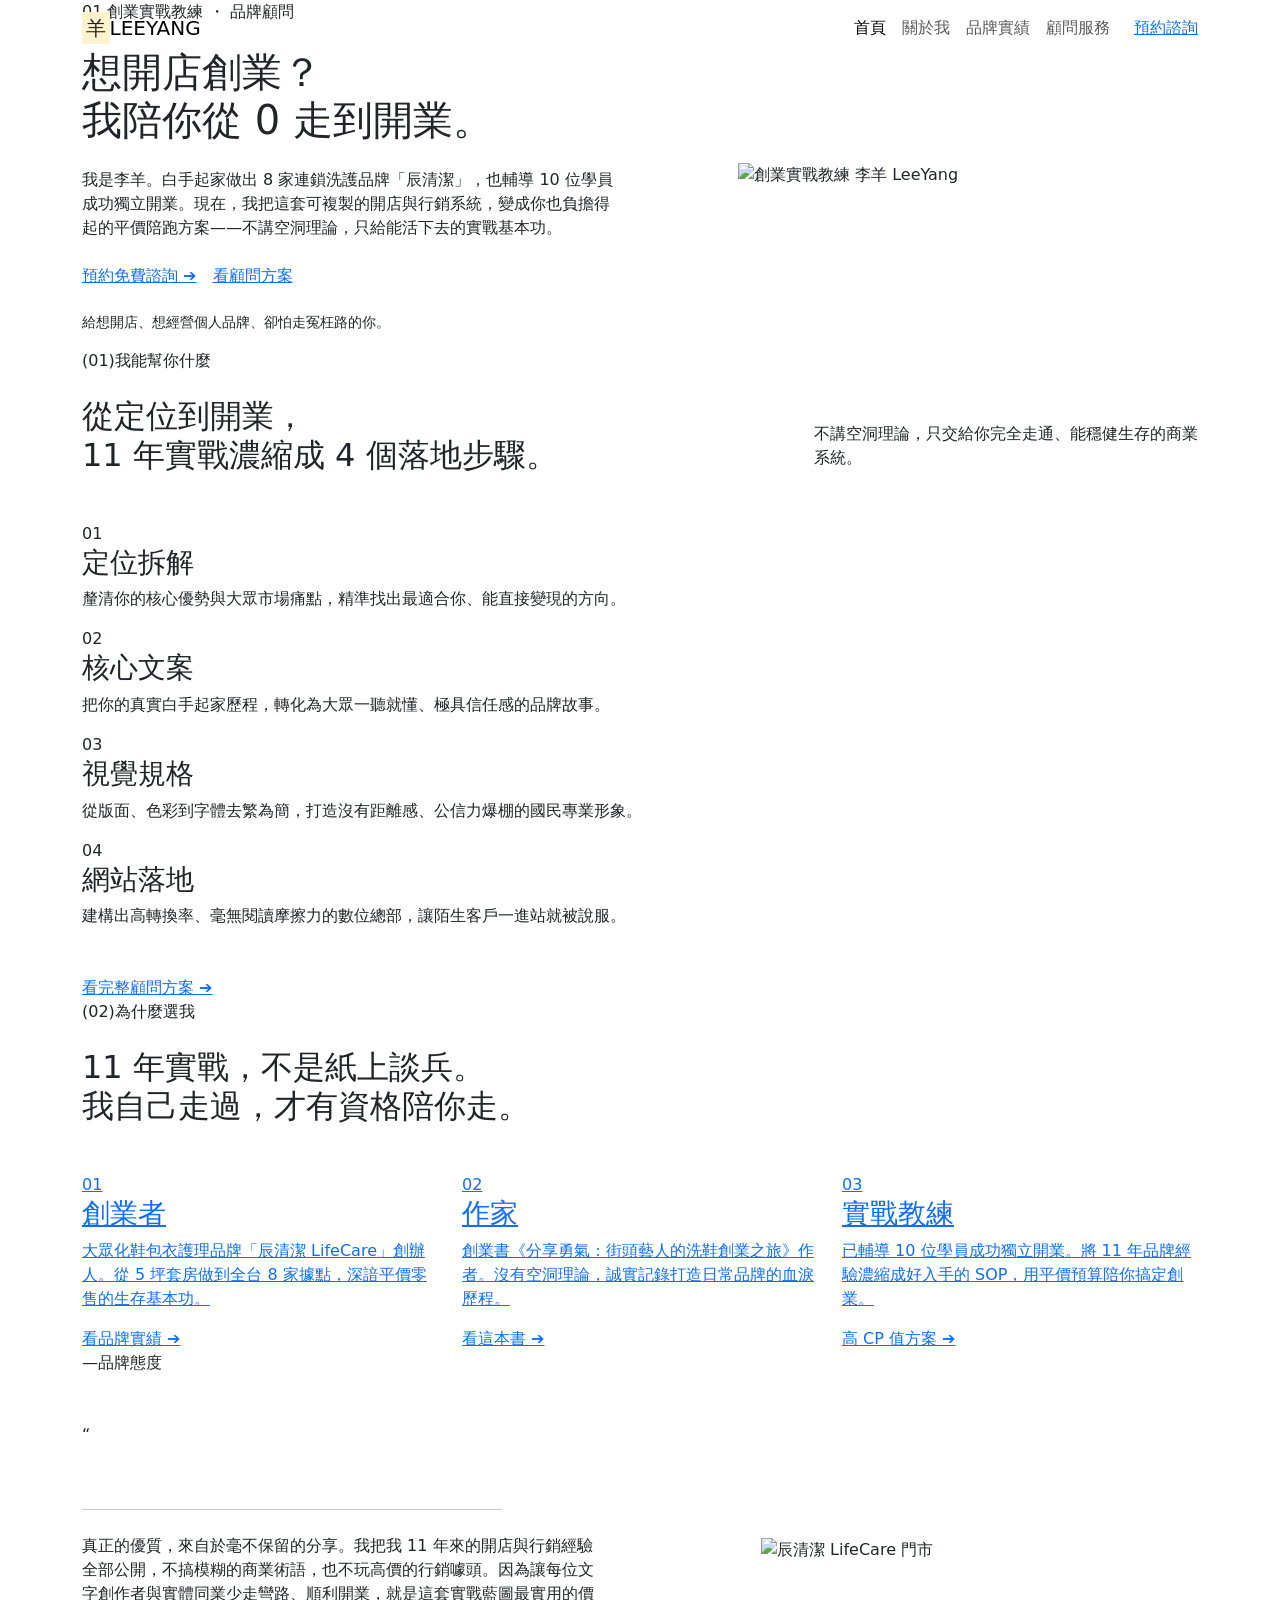
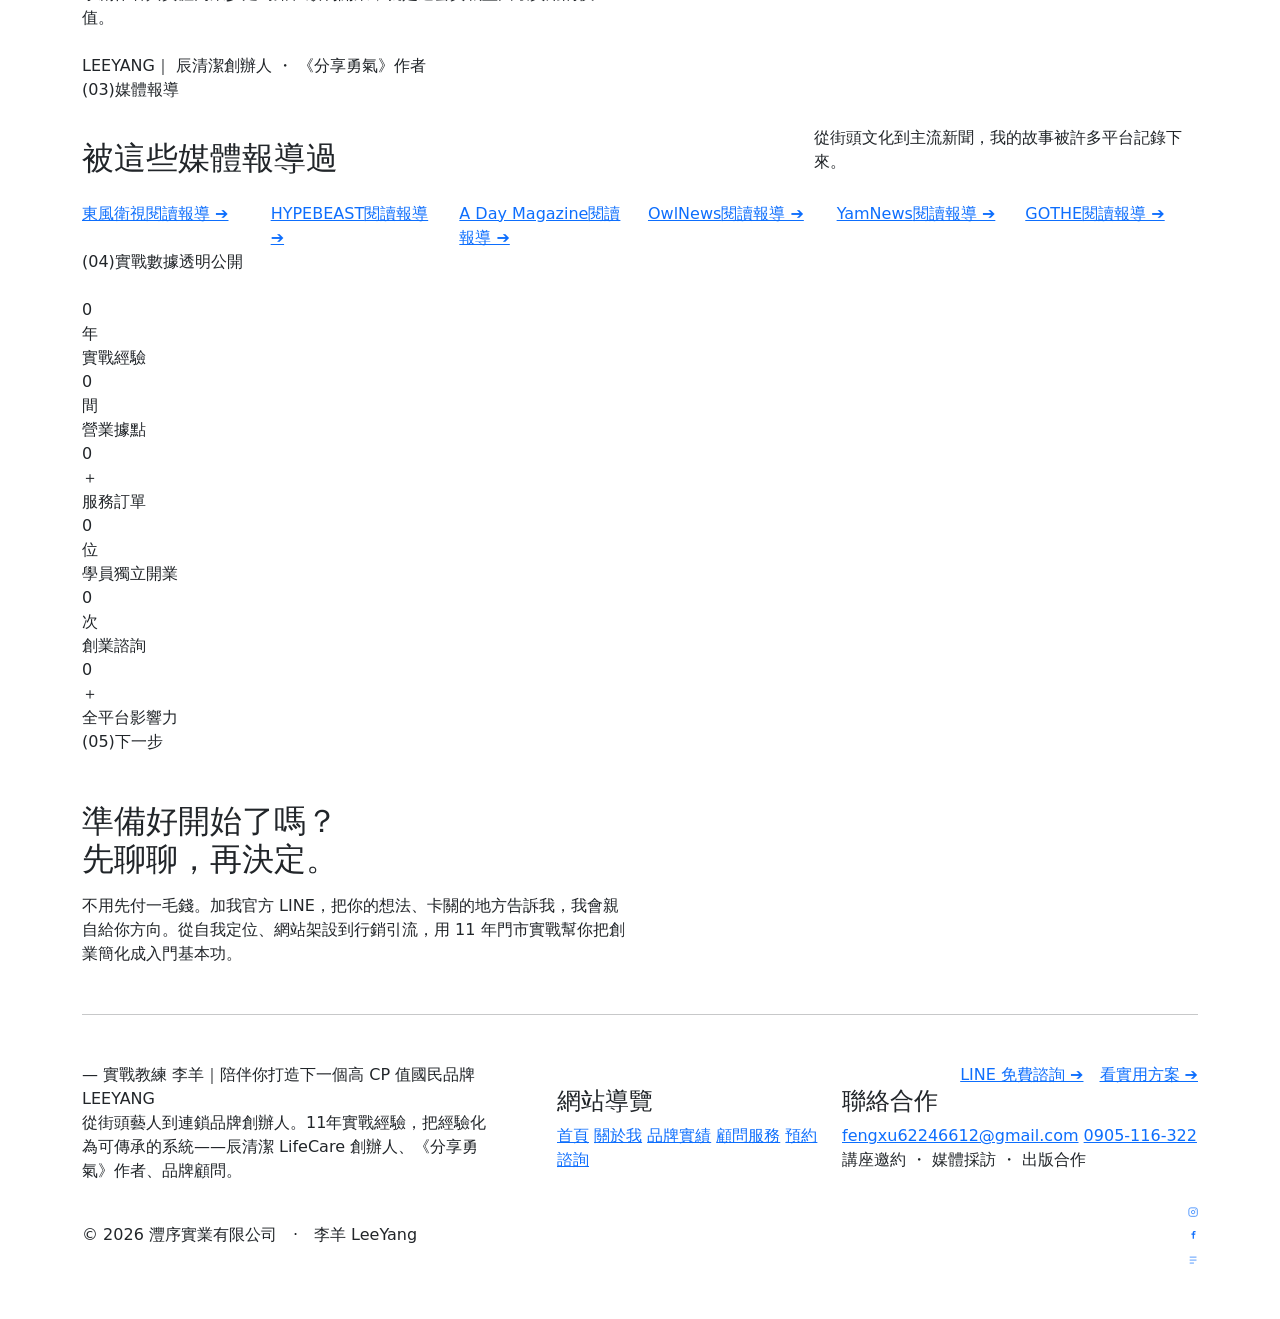
==== index.html @ 8c17b68a "create file" ====
<!DOCTYPE html>
<html lang="zh-Hant">
<head>
<meta charset="UTF-8">
<meta name="viewport" content="width=device-width, initial-scale=1.0">
<title>李羊 LeeYang｜創業實戰教練・品牌顧問｜陪你從 0 到開業</title>
<meta name="description" content="想開店創業？11 年連鎖品牌實戰教練李羊，把開店與行銷系統化成可複製的平價陪跑方案，從定位、文案、視覺到網站，陪你從 0 到順利開業。">
<link rel="preconnect" href="https://fonts.googleapis.com">
<link rel="preconnect" href="https://fonts.gstatic.com" crossorigin>
<link href="https://fonts.googleapis.com/css2?family=Cormorant+Garamond:ital,wght@0,500;0,600;1,500;1,600&family=Noto+Sans+TC:wght@300;400;500;700;900&family=Noto+Serif+TC:wght@600;700&display=swap" rel="stylesheet">
<link href="https://cdn.jsdelivr.net/npm/bootstrap@5.3.3/dist/css/bootstrap.min.css" rel="stylesheet">
<link rel="icon" type="image/svg+xml" href="assets/img/favicon.svg">
<link rel="icon" type="image/png" sizes="32x32" href="assets/img/favicon-32.png">
<link rel="icon" type="image/png" sizes="16x16" href="assets/img/favicon-16.png">
<link rel="apple-touch-icon" sizes="180x180" href="assets/img/apple-touch-icon.png">
<link rel="stylesheet" href="assets/css/styles.css">
</head>
<body>

<!-- NAVBAR -->
<nav class="navbar navbar-expand-lg fixed-top lx-nav" id="mainNav">
  <div class="container">
    <a class="navbar-brand lx-logo" href="index.html"><span class="mark">羊</span><span class="en">LEEYANG</span></a>
    <button class="navbar-toggler lx-toggler" type="button" aria-controls="navItems" aria-expanded="false" aria-label="開啟選單"><span></span><span></span><span></span></button>
    <div class="collapse navbar-collapse justify-content-end" id="navItems">
      <ul class="navbar-nav align-items-lg-center">
        <li class="nav-item"><a class="nav-link active" href="index.html">首頁</a></li>
        <li class="nav-item"><a class="nav-link" href="about.html">關於我</a></li>
        <li class="nav-item"><a class="nav-link" href="brand.html">品牌實績</a></li>
        <li class="nav-item"><a class="nav-link" href="work.html">顧問服務</a></li>
        <li class="nav-item ms-lg-3 mt-3 mt-lg-0"><a class="lx-btn lx-btn-ink" href="work.html#contact">預約諮詢</a></li>
      </ul>
    </div>
  </div>
</nav>

<!-- HERO：開門見山講顧問服務 -->
<header class="lx-hero">
  <div class="container">
    <div class="row align-items-center g-5">
      <div class="col-lg-6 order-lg-1 order-2 lx-watermark">
        <span class="wm">01</span>
        <span class="lx-eyebrow line lx-reveal">創業實戰教練 ・ 品牌顧問</span>
        <h1 class="lx-h1 mt-4 lx-reveal lx-d1">想開店創業？<br>我陪你從 0 走到開業。</h1>
        <p class="lx-lead mt-4 mb-4 lx-reveal lx-d2" style="max-width:34em">我是李羊。白手起家做出 8 家連鎖洗護品牌「辰清潔」，也輔導 10 位學員成功獨立開業。現在，我把這套可複製的開店與行銷系統，變成你也負擔得起的平價陪跑方案——不講空洞理論，只給能活下去的實戰基本功。</p>
        <div class="d-flex flex-wrap gap-3 lx-reveal lx-d3">
          <a href="https://lin.ee/Zq9w1Ao" target="_blank" rel="noopener noreferrer" class="lx-btn lx-btn-ink">預約免費諮詢 <span class="arr">➔</span></a>
          <a href="work.html#consulting" class="lx-btn lx-btn-outline-ink">看顧問方案</a>
        </div>
        <p class="lx-subnote mt-4 lx-reveal lx-d3" style="font-size:.88rem">給想開店、想經營個人品牌、卻怕走冤枉路的你。</p>
      </div>
      <div class="col-lg-6 order-lg-2 order-1">
        <div class="lx-frame lx-reveal lx-d1" style="max-width:460px;margin-left:auto">
          <div class="lx-img color ratio-45" style="box-shadow:0 40px 80px -40px rgba(0,0,0,.5)">
            <img src="assets/img/portrait.jpg" alt="創業實戰教練 李羊 LeeYang">
          </div>
        </div>
      </div>
    </div>
  </div>
</header>

<!-- (01) 我能幫你什麼：顧問四步驟 -->
<section class="lx-section">
  <div class="container">
    <div class="lx-seclabel mb-4 lx-reveal"><span class="idx">(01)</span><span>我能幫你什麼</span><span class="ln"></span></div>
    <div class="d-flex flex-wrap align-items-end justify-content-between mb-5 lx-reveal" style="gap:16px">
      <h2 class="lx-h2 mb-0" style="max-width:16em">從定位到開業，<br>11 年實戰濃縮成 4 個落地步驟。</h2>
      <p class="lx-muted mb-1" style="max-width:24em">不講空洞理論，只交給你完全走通、能穩健生存的商業系統。</p>
    </div>
    <div class="lx-stepgrid lx-reveal lx-d1">
      <div class="st"><div class="no">01</div><h3 class="lx-h3">定位拆解</h3><p>釐清你的核心優勢與大眾市場痛點，精準找出最適合你、能直接變現的方向。</p></div>
      <div class="st"><div class="no">02</div><h3 class="lx-h3">核心文案</h3><p>把你的真實白手起家歷程，轉化為大眾一聽就懂、極具信任感的品牌故事。</p></div>
      <div class="st"><div class="no">03</div><h3 class="lx-h3">視覺規格</h3><p>從版面、色彩到字體去繁為簡，打造沒有距離感、公信力爆棚的國民專業形象。</p></div>
      <div class="st"><div class="no">04</div><h3 class="lx-h3">網站落地</h3><p>建構出高轉換率、毫無閱讀摩擦力的數位總部，讓陌生客戶一進站就被說服。</p></div>
    </div>
    <div class="mt-5 lx-reveal lx-d2"><a href="work.html#consulting" class="lx-link">看完整顧問方案 ➔</a></div>
  </div>
</section>

<!-- (02) 為什麼是我：三個身分背書 -->
<section class="lx-section-sm">
  <div class="container">
    <div class="lx-seclabel mb-4 lx-reveal"><span class="idx">(02)</span><span>為什麼選我</span><span class="ln"></span></div>
    <div class="mb-5 lx-reveal"><h2 class="lx-h2" style="max-width:18em">11 年實戰，不是紙上談兵。<br>我自己走過，才有資格陪你走。</h2></div>
    <div class="row g-4">
      <div class="col-md-4 lx-reveal">
        <a href="brand.html" class="lx-card">
          <span class="idx">01</span><h3 class="lx-h3">創業者</h3>
          <p>大眾化鞋包衣護理品牌「辰清潔 LifeCare」創辦人。從 5 坪套房做到全台 8 家據點，深諳平價零售的生存基本功。</p>
          <span class="lx-link mt-4">看品牌實績 ➔</span>
        </a>
      </div>
      <div class="col-md-4 lx-reveal lx-d1">
        <a href="work.html#book" class="lx-card">
          <span class="idx">02</span><h3 class="lx-h3">作家</h3>
          <p>創業書《分享勇氣：街頭藝人的洗鞋創業之旅》作者。沒有空洞理論，誠實記錄打造日常品牌的血淚歷程。</p>
          <span class="lx-link mt-4">看這本書 ➔</span>
        </a>
      </div>
      <div class="col-md-4 lx-reveal lx-d2">
        <a href="work.html#consulting" class="lx-card">
          <span class="idx">03</span><h3 class="lx-h3">實戰教練</h3>
          <p>已輔導 10 位學員成功獨立開業。將 11 年品牌經驗濃縮成好入手的 SOP，用平價預算陪你搞定創業。</p>
          <span class="lx-link mt-4">高 CP 值方案 ➔</span>
        </a>
      </div>
    </div>
  </div>
</section>

<!-- 品牌態度 -->
<section class="lx-section lx-dark">
  <div class="container">
    <div class="lx-seclabel mb-5 lx-reveal"><span class="idx">—</span><span>品牌態度</span><span class="ln"></span></div>
    <div class="row g-5 align-items-center">
      <div class="col-lg-7 lx-reveal">
        <div class="lx-quote-mark">&ldquo;</div>
        <p class="lx-pullquote" style="color:#fff;margin-top:-10px">比起擔心技術外傳，<br>我更怕經驗失傳。</p>
        <hr class="lx-rule my-4" style="max-width:420px">
        <p style="max-width:32em">真正的優質，來自於毫不保留的分享。我把我 11 年來的開店與行銷經驗全部公開，不搞模糊的商業術語，也不玩高價的行銷噱頭。因為讓每位文字創作者與實體同業少走彎路、順利開業，就是這套實戰藍圖最實用的價值。</p>
        <div class="lx-sig mt-4"><span class="en">LEEYANG</span><span>｜ 辰清潔創辦人 ・ 《分享勇氣》作者</span></div>
      </div>
      <div class="col-lg-5 lx-reveal lx-d1">
        <div class="lx-frame">
          <div class="lx-img color ratio-43"><img src="assets/img/store.jpg" alt="辰清潔 LifeCare 門市"></div>
        </div>
      </div>
    </div>
  </div>
</section>

<!-- (03) 媒體報導 -->
<section class="lx-section-sm" style="background:var(--soft)">
  <div class="container">
    <div class="lx-seclabel mb-4 lx-reveal"><span class="idx">(03)</span><span>媒體報導</span><span class="ln"></span></div>
    <div class="d-flex flex-wrap align-items-end justify-content-between mb-4 lx-reveal" style="gap:16px">
      <h2 class="lx-h2 mb-0">被這些媒體報導過</h2>
      <p class="lx-muted mb-1" style="max-width:24em">從街頭文化到主流新聞，我的故事被許多平台記錄下來。</p>
    </div>
    <div class="row g-3">
      <div class="col-6 col-md-4 col-lg-2 lx-reveal"><a class="lx-media-card" href="https://youtu.be/0NckUNYzm00?si=Zcrkz_439quRTvOz" target="_blank" rel="noopener noreferrer"><span class="outlet ch">東風衛視</span><span class="go">閱讀報導 ➔</span></a></div>
      <div class="col-6 col-md-4 col-lg-2 lx-reveal lx-d1"><a class="lx-media-card" href="https://hypebeast.com/zh/2024/6/chen-clean-info" target="_blank" rel="noopener noreferrer"><span class="outlet">HYPEBEAST</span><span class="go">閱讀報導 ➔</span></a></div>
      <div class="col-6 col-md-4 col-lg-2 lx-reveal lx-d2"><a class="lx-media-card" href="https://www.adaymag.com/2023/03/02/chenclean.html" target="_blank" rel="noopener noreferrer"><span class="outlet">A Day Magazine</span><span class="go">閱讀報導 ➔</span></a></div>
      <div class="col-6 col-md-4 col-lg-2 lx-reveal"><a class="lx-media-card" href="https://news.owlting.com/articles/272433" target="_blank" rel="noopener noreferrer"><span class="outlet">OwlNews</span><span class="go">閱讀報導 ➔</span></a></div>
      <div class="col-6 col-md-4 col-lg-2 lx-reveal lx-d1"><a class="lx-media-card" href="https://n.yam.com/Article/20230204925197" target="_blank" rel="noopener noreferrer"><span class="outlet">YamNews</span><span class="go">閱讀報導 ➔</span></a></div>
      <div class="col-6 col-md-4 col-lg-2 lx-reveal lx-d2"><a class="lx-media-card" href="https://gothe.tw/?p=37642" target="_blank" rel="noopener noreferrer"><span class="outlet">GOTHE</span><span class="go">閱讀報導 ➔</span></a></div>
    </div>
  </div>
</section>

<!-- (04) 實戰數據 -->
<section class="lx-section-sm">
  <div class="container">
    <div class="lx-seclabel mb-4 lx-reveal"><span class="idx">(04)</span><span>實戰數據透明公開</span><span class="ln"></span></div>
    <div class="lx-statgrid cols6 lx-reveal">
      <div class="cell lx-stat"><div class="n" data-to="11">0</div><div class="u">年</div><div class="l">實戰經驗</div></div>
      <div class="cell lx-stat"><div class="n" data-to="8">0</div><div class="u">間</div><div class="l">營業據點</div></div>
      <div class="cell lx-stat"><div class="n" data-to="14000" data-suffix="+">0</div><div class="u">＋</div><div class="l">服務訂單</div></div>
      <div class="cell lx-stat"><div class="n" data-to="10">0</div><div class="u">位</div><div class="l">學員獨立開業</div></div>
      <div class="cell lx-stat"><div class="n" data-to="97">0</div><div class="u">次</div><div class="l">創業諮詢</div></div>
      <div class="cell lx-stat"><div class="n" data-to="48000" data-suffix="+">0</div><div class="u">＋</div><div class="l">全平台影響力</div></div>
    </div>
  </div>
</section>

<!-- (05) 下一步 CTA -->
<section class="lx-section lx-dark">
  <div class="container">
    <div class="lx-seclabel mb-5 lx-reveal"><span class="idx">(05)</span><span>下一步</span><span class="ln"></span></div>
    <div class="lx-reveal">
      <h2 class="lx-h2">準備好開始了嗎？<br>先聊聊，再決定。</h2>
      <p class="mt-3" style="max-width:34em">不用先付一毛錢。加我官方 LINE，把你的想法、卡關的地方告訴我，我會親自給你方向。從自我定位、網站架設到行銷引流，用 11 年門市實戰幫你把創業簡化成入門基本功。</p>
    </div>
    <hr class="lx-rule my-5 lx-reveal">
    <div class="d-flex flex-wrap justify-content-between align-items-center lx-reveal lx-d1" style="gap:22px">
      <span class="lx-subnote">— 實戰教練 李羊｜陪伴你打造下一個高 CP 值國民品牌</span>
      <div class="d-flex flex-wrap gap-3">
        <a href="https://lin.ee/Zq9w1Ao" target="_blank" rel="noopener noreferrer" class="lx-btn lx-btn-paper">LINE 免費諮詢 ➔</a>
        <a href="work.html#consulting" class="lx-btn lx-btn-outline-paper">看實用方案 ➔</a>
      </div>
    </div>
  </div>
</section>

<!-- FOOTER -->
<footer class="lx-footer">
  <div class="container">
    <div class="row g-4">
      <div class="col-lg-5 fbrand">
        <div class="en">LEEYANG</div>
        <p style="max-width:26em">從街頭藝人到連鎖品牌創辦人。11年實戰經驗，把經驗化為可傳承的系統——辰清潔 LifeCare 創辦人、《分享勇氣》作者、品牌顧問。</p>
      </div>
      <div class="col-6 col-lg-3 fcol">
        <h4>網站導覽</h4>
        <a href="index.html">首頁</a>
        <a href="about.html">關於我</a>
        <a href="brand.html">品牌實績</a>
        <a href="work.html">顧問服務</a>
        <a href="work.html#contact">預約諮詢</a>
      </div>
      <div class="col-6 col-lg-4 fcol">
        <h4>聯絡合作</h4>
        <a href="mailto:fengxu62246612@gmail.com">fengxu62246612@gmail.com</a>
        <a href="tel:+886905116322">0905-116-322</a>
        <span>講座邀約 ・ 媒體採訪 ・ 出版合作</span>
      </div>
    </div>
    <div class="fbottom d-flex flex-wrap justify-content-between align-items-center" style="gap:14px">
      <span>© 2026 灃序實業有限公司　·　李羊 LeeYang</span>
      <div class="lx-social">
        <a href="https://www.instagram.com/chenclean2015/?hl=zh-tw" target="_blank" rel="noopener noreferrer" aria-label="Instagram"><svg viewBox="0 0 24 24" fill="none" stroke="currentColor" stroke-width="1.6"><rect x="2" y="2" width="20" height="20" rx="5"/><circle cx="12" cy="12" r="4"/><circle cx="17.5" cy="6.5" r="1" fill="currentColor" stroke="none"/></svg></a>
        <a href="https://www.facebook.com/www.chenclean.com.tw" target="_blank" rel="noopener noreferrer" aria-label="Facebook"><svg viewBox="0 0 24 24" fill="currentColor"><path d="M14 9h3l.5-3H14V4.5c0-.9.3-1.5 1.6-1.5H18V.3C17.5.2 16.4 0 15.2 0 12.5 0 11 1.6 11 4.3V6H8v3h3v9h3V9z"/></svg></a>
        <a href="https://vocus.cc/salon/bestdayeverleeec" target="_blank" rel="noopener noreferrer" aria-label="Vocus 沙龍"><svg viewBox="0 0 24 24" fill="none" stroke="currentColor" stroke-width="1.6"><path d="M4 5h16M4 12h16M4 19h10"/></svg></a>
      </div>
    </div>
  </div>
</footer>

<script src="assets/js/site.js"></script>
</body>
</html>
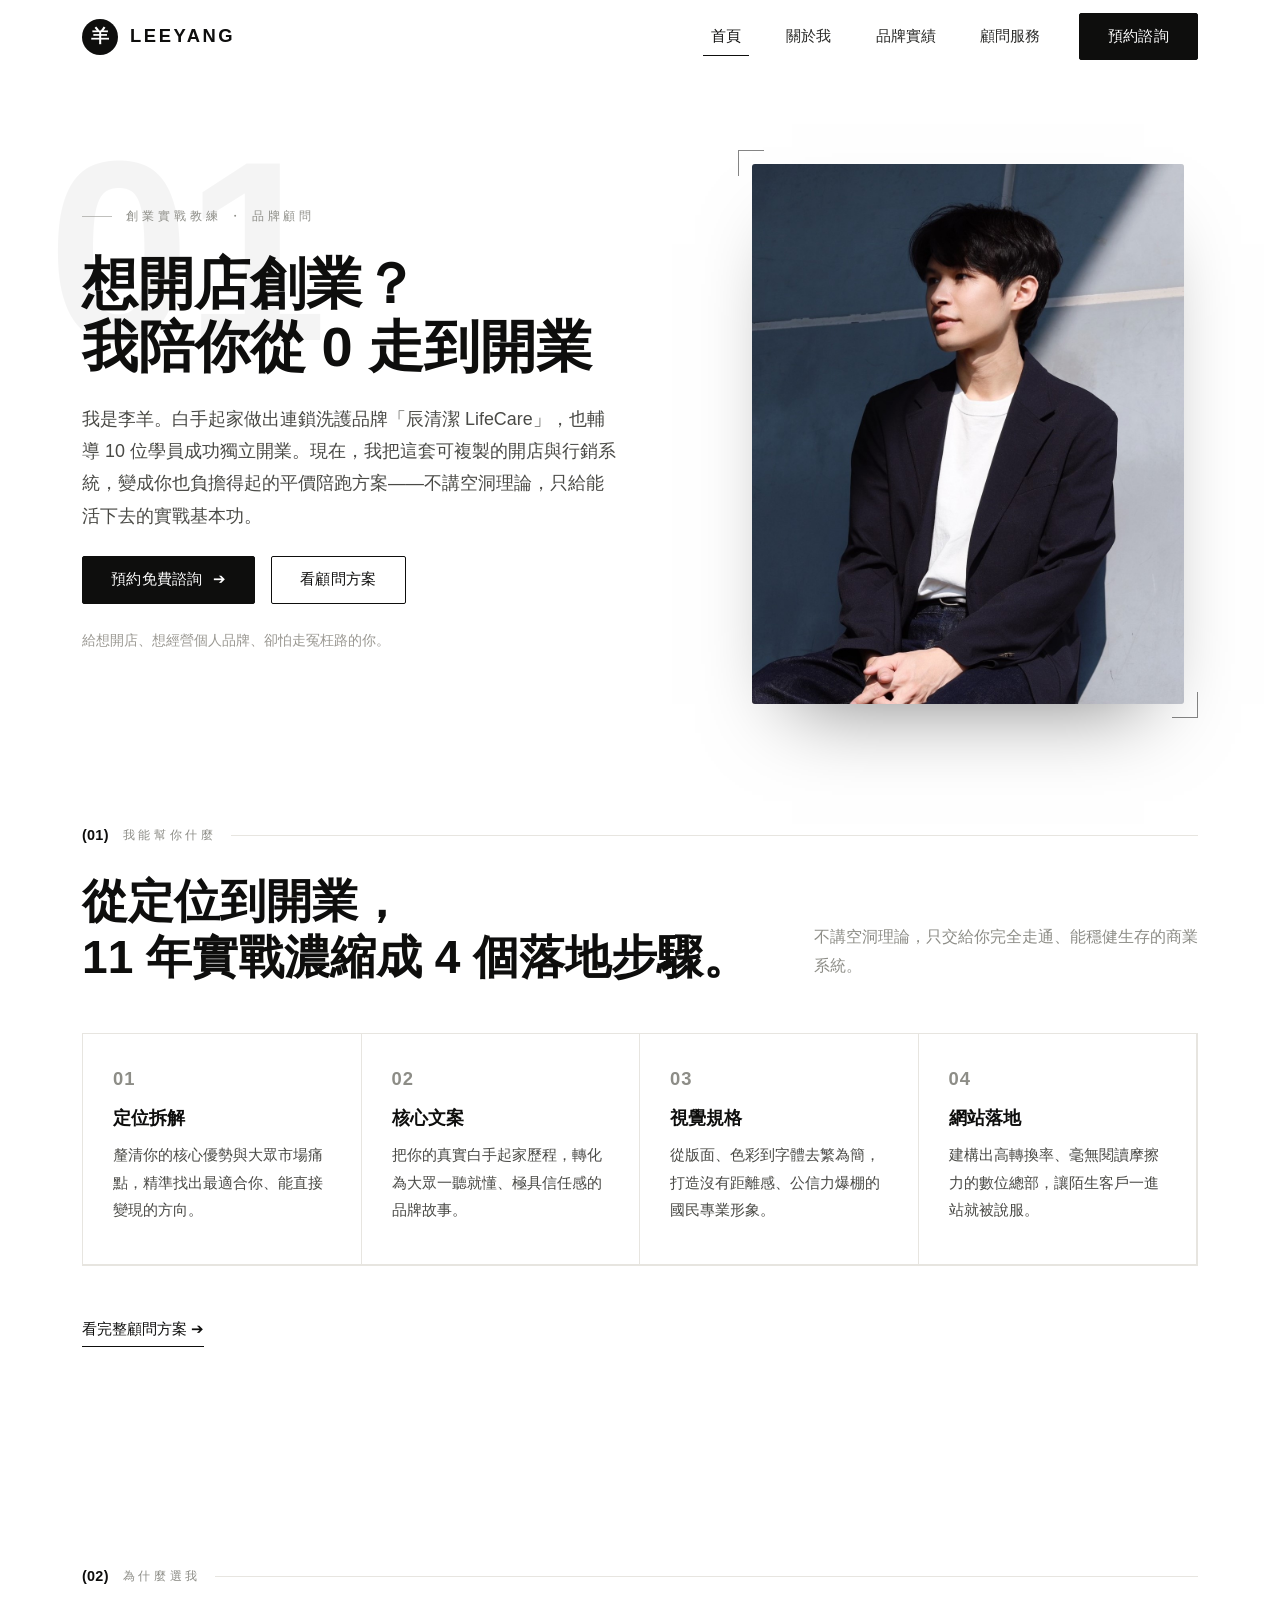
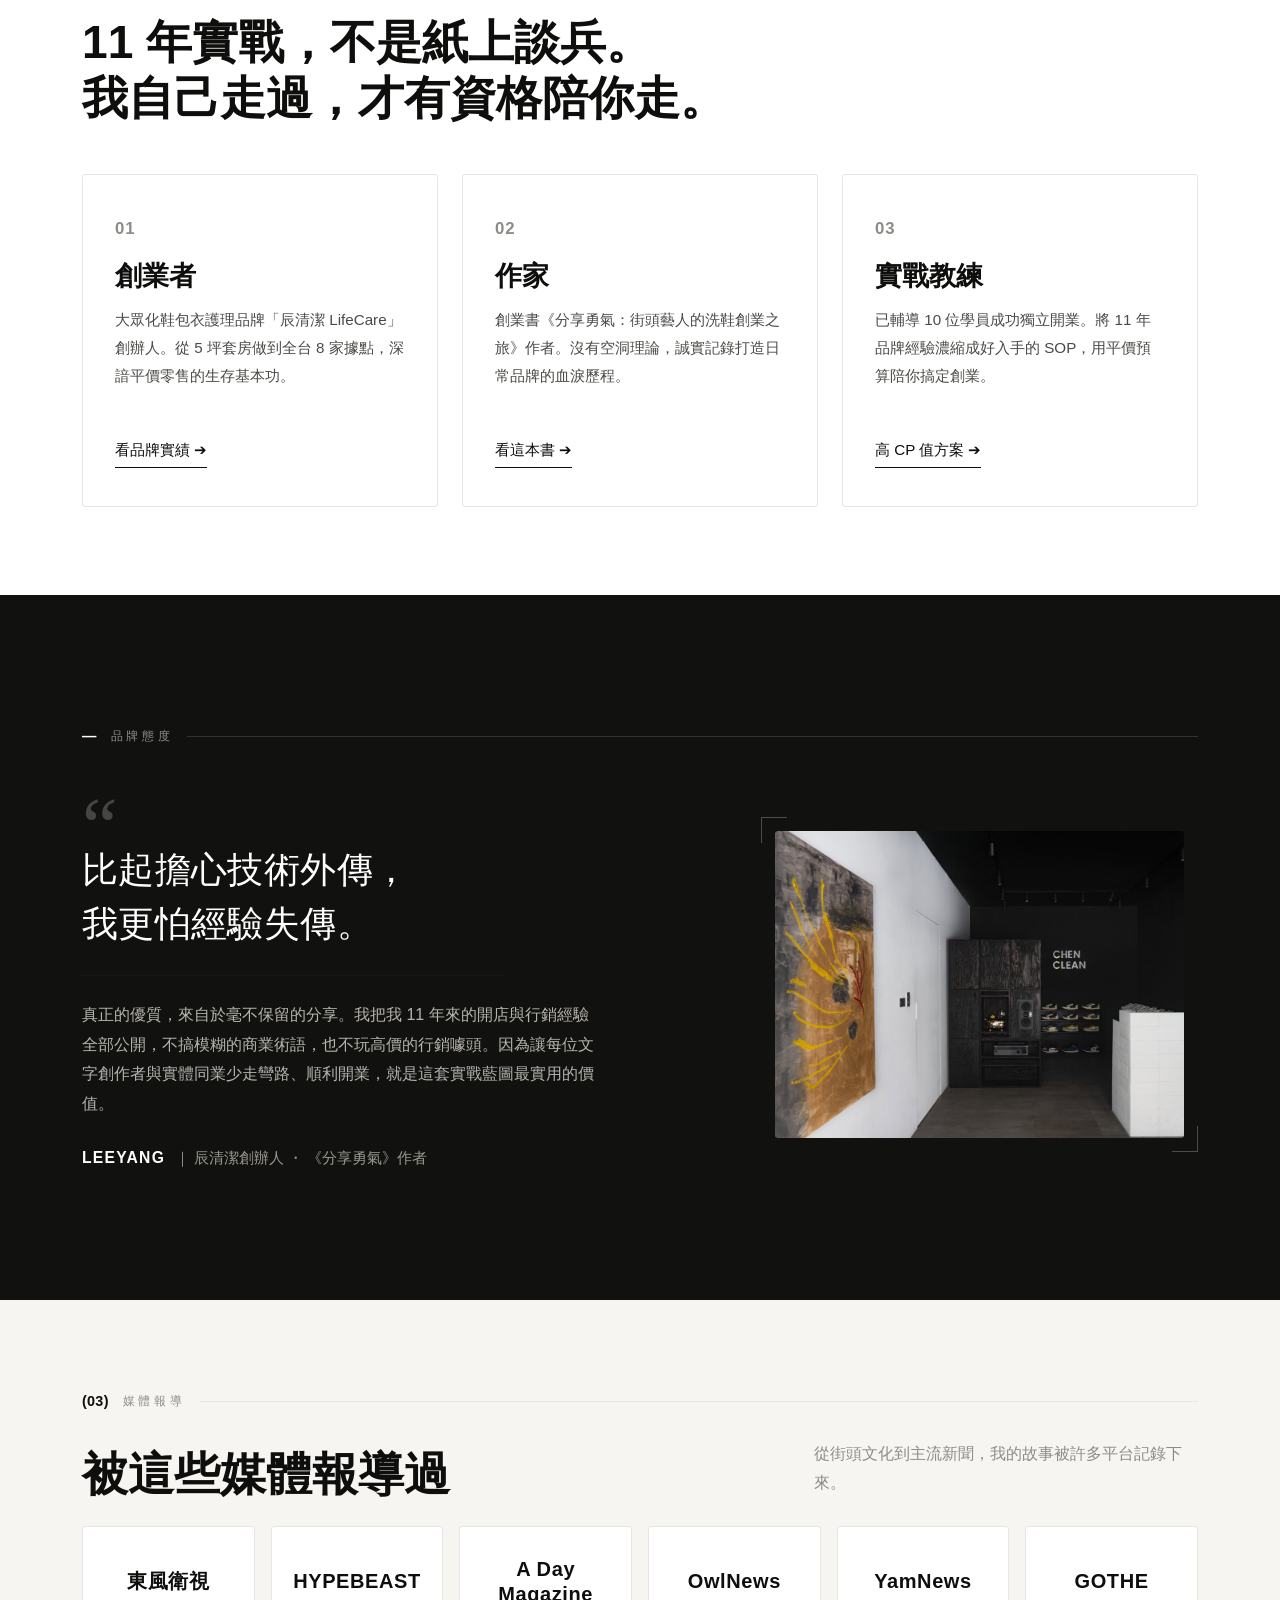
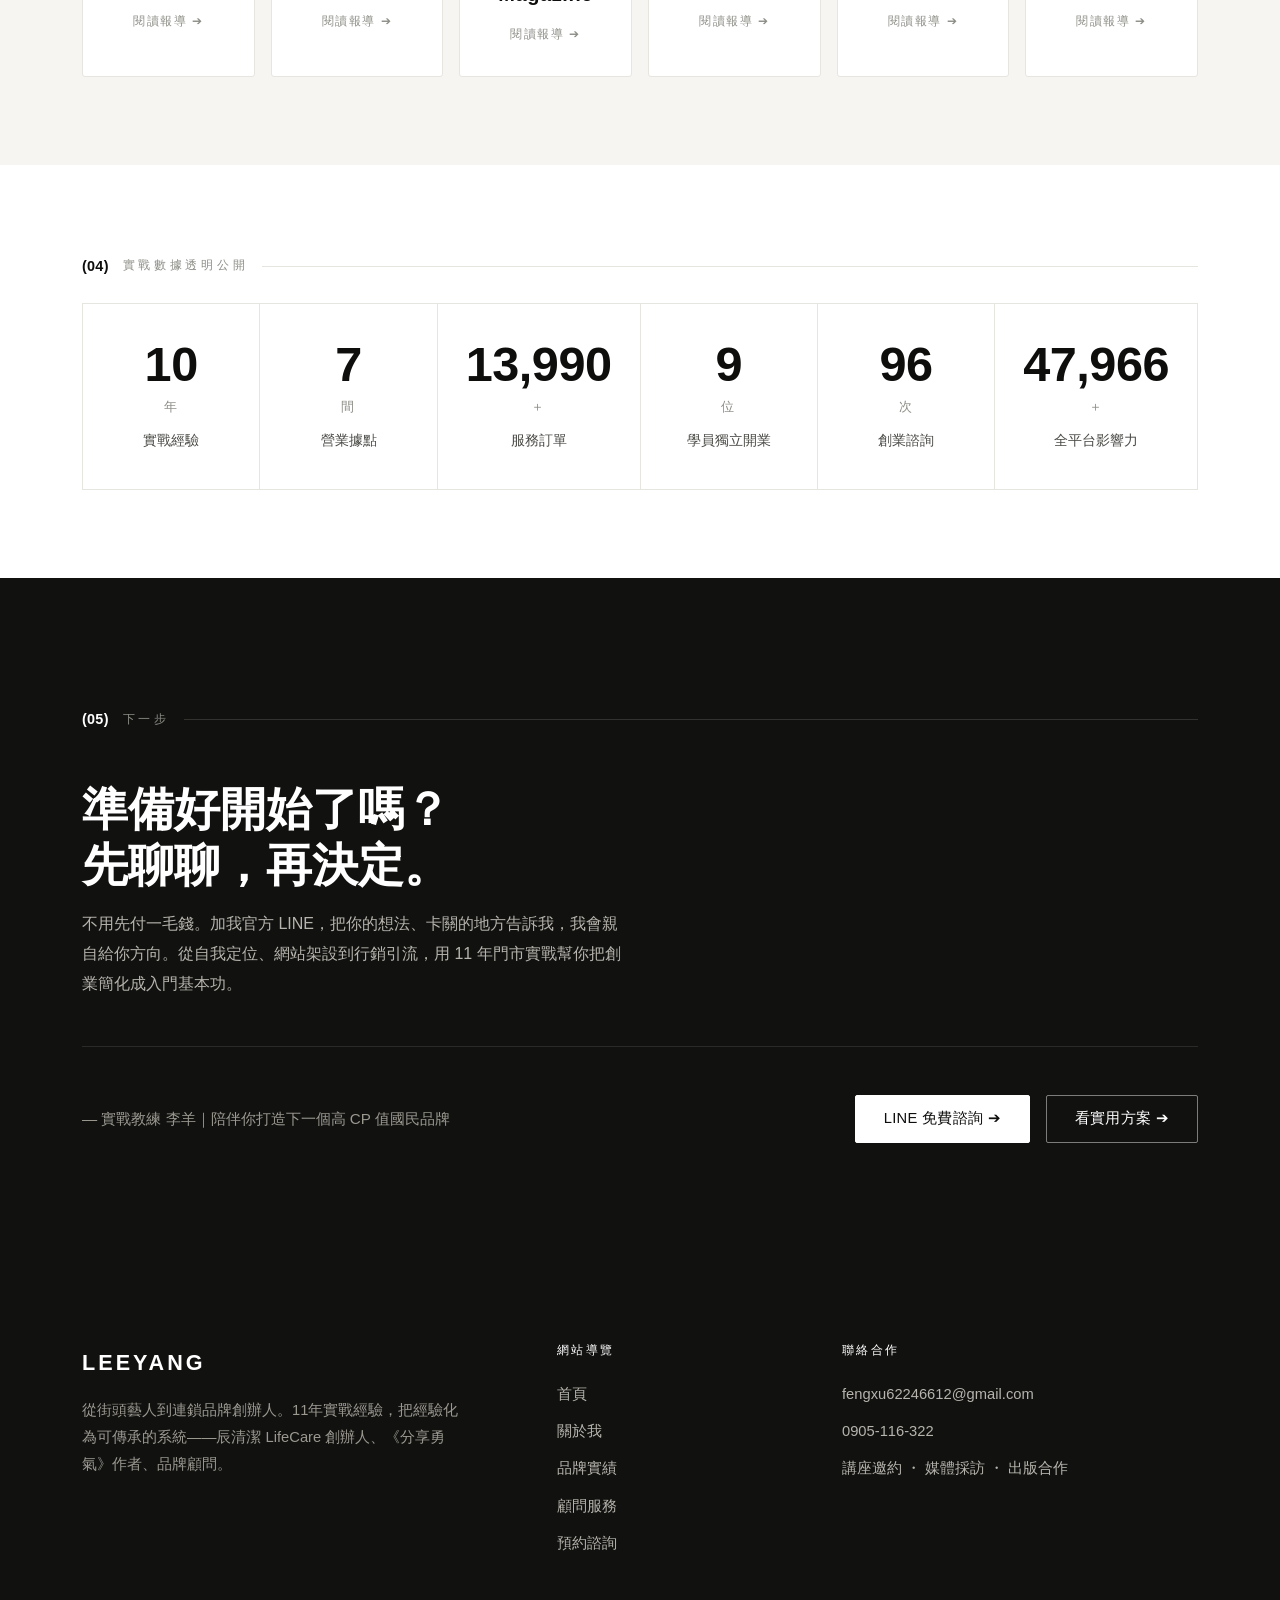
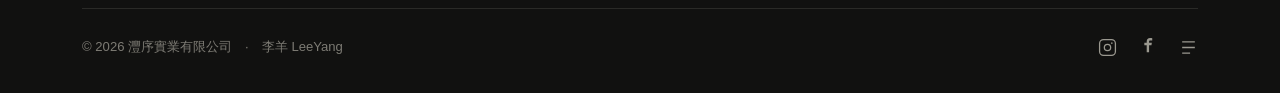
==== commit 4863e9d1: "fix" ====
--- a/index.html
+++ b/index.html
@@ -3,6 +3,15 @@
 <head>
 <meta charset="UTF-8">
 <meta name="viewport" content="width=device-width, initial-scale=1.0">
+<script>document.documentElement.classList.add('js');addEventListener('load',function(){setTimeout(function(){if(!window.__lxReveal){var n=document.querySelectorAll('.lx-reveal');for(var i=0;i<n.length;i++){n[i].classList.add('in');}}},1200);});</script>
+
+<script async src="https://www.googletagmanager.com/gtag/js?id=G-S8NCNM5NHK"></script>
+<script>
+  window.dataLayer = window.dataLayer || [];
+  function gtag(){dataLayer.push(arguments);}
+  gtag('js', new Date());
+  gtag('config', 'G-S8NCNM5NHK');
+</script>
 <title>李羊 LeeYang｜創業實戰教練・品牌顧問｜陪你從 0 到開業</title>
 <meta name="description" content="想開店創業？11 年連鎖品牌實戰教練李羊，把開店與行銷系統化成可複製的平價陪跑方案，從定位、文案、視覺到網站，陪你從 0 到順利開業。">
 <link rel="preconnect" href="https://fonts.googleapis.com">
@@ -17,7 +26,6 @@
 </head>
 <body>
 
-<!-- NAVBAR -->
 <nav class="navbar navbar-expand-lg fixed-top lx-nav" id="mainNav">
   <div class="container">
     <a class="navbar-brand lx-logo" href="index.html"><span class="mark">羊</span><span class="en">LEEYANG</span></a>
@@ -34,15 +42,14 @@
   </div>
 </nav>
 
-<!-- HERO：開門見山講顧問服務 -->
 <header class="lx-hero">
   <div class="container">
     <div class="row align-items-center g-5">
       <div class="col-lg-6 order-lg-1 order-2 lx-watermark">
         <span class="wm">01</span>
         <span class="lx-eyebrow line lx-reveal">創業實戰教練 ・ 品牌顧問</span>
-        <h1 class="lx-h1 mt-4 lx-reveal lx-d1">想開店創業？<br>我陪你從 0 走到開業。</h1>
-        <p class="lx-lead mt-4 mb-4 lx-reveal lx-d2" style="max-width:34em">我是李羊。白手起家做出 8 家連鎖洗護品牌「辰清潔」，也輔導 10 位學員成功獨立開業。現在，我把這套可複製的開店與行銷系統，變成你也負擔得起的平價陪跑方案——不講空洞理論，只給能活下去的實戰基本功。</p>
+        <h1 class="lx-h1 mt-4 lx-reveal lx-d1">想開店創業？<br><span style="white-space:nowrap">我陪你從 0 走到開業</span></h1>
+        <p class="lx-lead mt-4 mb-4 lx-reveal lx-d2" style="max-width:34em">我是李羊。白手起家做出連鎖洗護品牌「辰清潔 LifeCare」，也輔導 10 位學員成功獨立開業。現在，我把這套可複製的開店與行銷系統，變成你也負擔得起的平價陪跑方案——不講空洞理論，只給能活下去的實戰基本功。</p>
         <div class="d-flex flex-wrap gap-3 lx-reveal lx-d3">
           <a href="https://lin.ee/Zq9w1Ao" target="_blank" rel="noopener noreferrer" class="lx-btn lx-btn-ink">預約免費諮詢 <span class="arr">➔</span></a>
           <a href="work.html#consulting" class="lx-btn lx-btn-outline-ink">看顧問方案</a>
@@ -60,7 +67,6 @@
   </div>
 </header>
 
-<!-- (01) 我能幫你什麼：顧問四步驟 -->
 <section class="lx-section">
   <div class="container">
     <div class="lx-seclabel mb-4 lx-reveal"><span class="idx">(01)</span><span>我能幫你什麼</span><span class="ln"></span></div>
@@ -78,7 +84,6 @@
   </div>
 </section>
 
-<!-- (02) 為什麼是我：三個身分背書 -->
 <section class="lx-section-sm">
   <div class="container">
     <div class="lx-seclabel mb-4 lx-reveal"><span class="idx">(02)</span><span>為什麼選我</span><span class="ln"></span></div>
@@ -109,7 +114,6 @@
   </div>
 </section>
 
-<!-- 品牌態度 -->
 <section class="lx-section lx-dark">
   <div class="container">
     <div class="lx-seclabel mb-5 lx-reveal"><span class="idx">—</span><span>品牌態度</span><span class="ln"></span></div>
@@ -130,7 +134,6 @@
   </div>
 </section>
 
-<!-- (03) 媒體報導 -->
 <section class="lx-section-sm" style="background:var(--soft)">
   <div class="container">
     <div class="lx-seclabel mb-4 lx-reveal"><span class="idx">(03)</span><span>媒體報導</span><span class="ln"></span></div>
@@ -149,7 +152,6 @@
   </div>
 </section>
 
-<!-- (04) 實戰數據 -->
 <section class="lx-section-sm">
   <div class="container">
     <div class="lx-seclabel mb-4 lx-reveal"><span class="idx">(04)</span><span>實戰數據透明公開</span><span class="ln"></span></div>
@@ -164,7 +166,6 @@
   </div>
 </section>
 
-<!-- (05) 下一步 CTA -->
 <section class="lx-section lx-dark">
   <div class="container">
     <div class="lx-seclabel mb-5 lx-reveal"><span class="idx">(05)</span><span>下一步</span><span class="ln"></span></div>
@@ -183,7 +184,6 @@
   </div>
 </section>
 
-<!-- FOOTER -->
 <footer class="lx-footer">
   <div class="container">
     <div class="row g-4">
@@ -209,9 +209,9 @@
     <div class="fbottom d-flex flex-wrap justify-content-between align-items-center" style="gap:14px">
       <span>© 2026 灃序實業有限公司　·　李羊 LeeYang</span>
       <div class="lx-social">
-        <a href="https://www.instagram.com/chenclean2015/?hl=zh-tw" target="_blank" rel="noopener noreferrer" aria-label="Instagram"><svg viewBox="0 0 24 24" fill="none" stroke="currentColor" stroke-width="1.6"><rect x="2" y="2" width="20" height="20" rx="5"/><circle cx="12" cy="12" r="4"/><circle cx="17.5" cy="6.5" r="1" fill="currentColor" stroke="none"/></svg></a>
-        <a href="https://www.facebook.com/www.chenclean.com.tw" target="_blank" rel="noopener noreferrer" aria-label="Facebook"><svg viewBox="0 0 24 24" fill="currentColor"><path d="M14 9h3l.5-3H14V4.5c0-.9.3-1.5 1.6-1.5H18V.3C17.5.2 16.4 0 15.2 0 12.5 0 11 1.6 11 4.3V6H8v3h3v9h3V9z"/></svg></a>
-        <a href="https://vocus.cc/salon/bestdayeverleeec" target="_blank" rel="noopener noreferrer" aria-label="Vocus 沙龍"><svg viewBox="0 0 24 24" fill="none" stroke="currentColor" stroke-width="1.6"><path d="M4 5h16M4 12h16M4 19h10"/></svg></a>
+        <a href="https://www.instagram.com/chenclean.lifecare/?hl=zh-tw" target="_blank" rel="noopener noreferrer" aria-label="Instagram"><svg viewBox="0 0 24 24" fill="none" stroke="currentColor" stroke-width="1.6"><rect x="2" y="2" width="20" height="20" rx="5"/><circle cx="12" cy="12" r="4"/><circle cx="17.5" cy="6.5" r="1" fill="currentColor" stroke="none"/></svg></a>
+        <a href="https://www.facebook.com/chencleanlifecare" target="_blank" rel="noopener noreferrer" aria-label="Facebook"><svg viewBox="0 0 24 24" fill="currentColor"><path d="M14 9h3l.5-3H14V4.5c0-.9.3-1.5 1.6-1.5H18V.3C17.5.2 16.4 0 15.2 0 12.5 0 11 1.6 11 4.3V6H8v3h3v9h3V9z"/></svg></a>
+        <a href="https://vocus.cc/user/@leeec" target="_blank" rel="noopener noreferrer" aria-label="Vocus 沙龍"><svg viewBox="0 0 24 24" fill="none" stroke="currentColor" stroke-width="1.6"><path d="M4 5h16M4 12h16M4 19h10"/></svg></a>
       </div>
     </div>
   </div>
@@ -219,4 +219,4 @@
 
 <script src="assets/js/site.js"></script>
 </body>
-</html>
+</html>
--- a/assets/css/styles.css
+++ b/assets/css/styles.css
@@ -0,0 +1,331 @@
+:root{
+  --ink:#0e0e0d;
+  --ink-2:#2b2b29;
+  --body:#4a4a46;
+  --muted:#8d8d87;
+  --line:#e7e5e0;
+  --line-2:#d8d6d0;
+  --paper:#ffffff;
+  --soft:#f6f5f2;
+  --dark:#111110;
+  --serif:"Noto Serif TC",serif;
+  --sans:"Noto Sans TC",-apple-system,"Segoe UI",sans-serif;
+  --display:"Cormorant Garamond",serif;
+  --ease:cubic-bezier(.6,.01,.05,1);
+}
+
+html,body{overflow-x:hidden;max-width:100%}
+body{
+  font-family:var(--sans);
+  color:var(--ink);
+  background:var(--paper);
+  line-height:1.85;
+  font-weight:300;
+  -webkit-font-smoothing:antialiased;
+  text-rendering:optimizeLegibility;
+}
+::selection{background:var(--ink);color:#fff}
+a{color:inherit;text-decoration:none}
+img{max-width:100%}
+.lx-serif{font-family:var(--serif)}
+
+.lx-eyebrow{font-size:.72rem;letter-spacing:.34em;text-transform:uppercase;color:var(--muted);font-weight:500;display:inline-block}
+.lx-eyebrow.line::before{content:"";display:inline-block;width:30px;height:1px;background:currentColor;opacity:.55;vertical-align:middle;margin-right:14px}
+.lx-h1{font-family:var(--sans);font-weight:700;font-size:clamp(2.3rem,5.4vw,4.2rem);line-height:1.12;letter-spacing:0;color:var(--ink)}
+.lx-h2{font-family:var(--sans);font-weight:700;font-size:clamp(1.8rem,3.6vw,2.9rem);line-height:1.22;color:var(--ink)}
+.lx-h3{font-family:var(--sans);font-weight:600;font-size:clamp(1.3rem,2.4vw,1.7rem);line-height:1.3;color:var(--ink)}
+.lx-kicker{font-family:var(--sans);font-weight:700;font-style:normal;font-size:clamp(1.25rem,2.1vw,1.6rem);line-height:1.35;color:var(--ink)}
+.lx-lead{font-size:clamp(1.02rem,1.4vw,1.16rem);color:var(--body);font-weight:300;line-height:1.8}
+.lx-subnote{font-size:.95rem;color:#9a9892;line-height:1.75}
+.lx-dark .lx-subnote{color:#9a988f}
+.lx-muted{color:var(--muted)}
+p{color:var(--body)}
+
+.lx-section{padding:clamp(64px,10vw,128px) 0}
+.lx-section-sm{padding:clamp(48px,7vw,88px) 0}
+.lx-page-hero{padding:150px 0 56px}
+
+.lx-btn{
+  font-family:var(--sans);font-size:.92rem;font-weight:500;letter-spacing:.02em;line-height:1.2;
+  padding:14px 28px;border-radius:2px;border:1px solid var(--ink);cursor:pointer;text-align:center;
+  display:inline-flex;align-items:center;justify-content:center;gap:10px;
+  transition:background .25s var(--ease),color .25s var(--ease),transform .2s var(--ease),border-color .25s var(--ease);
+}
+.lx-btn .arr{transition:transform .25s var(--ease);display:inline-block}
+.lx-btn:hover .arr{transform:translateX(4px)}
+.lx-btn-ink{background:var(--ink);color:#fff}
+.lx-btn-ink:hover{background:#000;color:#fff;transform:translateY(-2px)}
+.lx-btn-outline-ink{background:transparent;color:var(--ink)}
+.lx-btn-outline-ink:hover{background:var(--ink);color:#fff}
+.lx-btn-paper{background:#fff;color:var(--ink);border-color:#fff}
+.lx-btn-paper:hover{color:var(--ink);transform:translateY(-2px)}
+.lx-btn-outline-paper{background:transparent;color:#fff;border-color:rgba(255,255,255,.45)}
+.lx-btn-outline-paper:hover{background:#fff;color:var(--ink);border-color:#fff}
+.lx-link{display:inline-flex;align-items:center;gap:8px;font-weight:500;font-size:.95rem;border-bottom:1px solid var(--ink);padding-bottom:3px;transition:gap .2s var(--ease)}
+.lx-link:hover{gap:14px}
+
+.lx-nav{
+  background:rgba(255,255,255,.86);backdrop-filter:saturate(180%) blur(14px);
+  border-bottom:1px solid transparent;transition:border-color .3s,background .3s;
+  min-height:74px;
+}
+.lx-nav.scrolled{border-bottom:1px solid var(--line)}
+.lx-logo{display:flex;align-items:center;gap:12px;font-weight:700;letter-spacing:.04em}
+.lx-logo .mark{width:36px;height:36px;border-radius:50%;background:var(--ink);color:#fff;display:flex;align-items:center;justify-content:center;line-height:1;font-family:var(--serif);font-weight:700;font-size:1.1rem;text-align:center}
+.lx-logo .en{font-family:var(--sans);font-size:1.15rem;font-weight:700;letter-spacing:.14em;color:var(--ink)}
+.lx-nav .nav-link{font-size:.92rem;color:var(--ink-2);font-weight:400;position:relative;padding:6px 0;margin:0 .9rem}
+.lx-nav .nav-link::after{content:"";position:absolute;left:0;bottom:0;width:0;height:1px;background:var(--ink);transition:width .3s var(--ease)}
+.lx-nav .nav-link:hover::after,.lx-nav .nav-link.active::after{width:100%}
+.lx-nav .nav-link.active{color:var(--ink);font-weight:500}
+.lx-toggler{border:none;width:30px;height:24px;position:relative;padding:0;background:none}
+.lx-toggler:focus{box-shadow:none;outline:none}
+.lx-toggler span{position:absolute;left:0;width:100%;height:2px;background:var(--ink);transition:.3s var(--ease)}
+.lx-toggler span:nth-child(1){top:2px}.lx-toggler span:nth-child(2){top:11px}.lx-toggler span:nth-child(3){top:20px}
+.lx-toggler[aria-expanded="true"] span:nth-child(1){top:11px;transform:rotate(45deg)}
+.lx-toggler[aria-expanded="true"] span:nth-child(2){opacity:0}
+.lx-toggler[aria-expanded="true"] span:nth-child(3){top:11px;transform:rotate(-45deg)}
+@media(max-width:991.98px){
+  .lx-nav .container{position:relative;min-height:74px}
+  .lx-nav .navbar-collapse{position:absolute;top:100%;left:0;right:0;background:#fff;padding:8px 22px 20px;border-top:1px solid var(--line);box-shadow:0 18px 30px -22px rgba(0,0,0,.25)}
+  .lx-nav .nav-link{margin:0;padding:14px 0;font-size:1.05rem;border-bottom:1px solid var(--line)}
+  .lx-nav .nav-link::after{display:none}
+}
+
+.lx-img{position:relative;overflow:hidden;border-radius:3px;background:#e9e7e2}
+.lx-img img{width:100%;height:100%;object-fit:cover;display:block;filter:grayscale(100%) contrast(1.02);transition:filter .6s var(--ease),transform .8s var(--ease)}
+.lx-img:hover img{filter:grayscale(55%) contrast(1.02);transform:scale(1.02)}
+.lx-img.color img{filter:none}
+.lx-img.color:hover img{filter:none;transform:scale(1.04)}
+.lx-img.ratio-45{aspect-ratio:4/5}
+.lx-img.ratio-11{aspect-ratio:1/1}
+.lx-img.ratio-34{aspect-ratio:3/4}
+.lx-img.ratio-43{aspect-ratio:4/3}
+.lx-ph{position:relative;overflow:hidden;border-radius:3px;background:linear-gradient(150deg,#3a4048,#23262b 60%,#15171a)}
+.lx-ph .tag{position:absolute;left:16px;bottom:14px;font-size:.68rem;letter-spacing:.18em;color:rgba(255,255,255,.55)}
+
+.lx-card{display:flex;flex-direction:column;height:100%;border:1px solid var(--line);border-radius:3px;padding:38px 32px;transition:border-color .3s,transform .3s var(--ease),box-shadow .3s}
+.lx-card:hover{border-color:var(--ink);transform:translateY(-4px);box-shadow:0 24px 50px -30px rgba(0,0,0,.35)}
+.lx-card .idx{font-family:var(--sans);font-weight:700;font-size:1.05rem;letter-spacing:.05em;color:var(--muted)}
+.lx-card .lx-h3{margin:14px 0 12px}
+.lx-card p{font-size:.95rem;margin:0}
+.lx-card .lx-link{margin-top:auto;align-self:flex-start;padding-top:22px}
+
+.lx-media-card{
+  display:flex;flex-direction:column;justify-content:center;align-items:center;text-align:center;height:100%;
+  border:1px solid var(--line);border-radius:3px;padding:30px 18px;background:#fff;
+  transition:background .35s var(--ease),color .35s var(--ease),transform .3s var(--ease),box-shadow .35s;
+  min-height:150px;
+}
+.lx-media-card .outlet{font-family:var(--sans);font-size:1.25rem;font-weight:700;letter-spacing:.03em;line-height:1.25}
+.lx-media-card .outlet.ch{font-family:var(--sans);font-size:1.25rem}
+.lx-media-card .go{display:inline-flex;align-items:center;gap:8px;font-size:.78rem;letter-spacing:.12em;color:var(--muted);margin-top:16px;transition:gap .25s var(--ease),color .35s}
+.lx-media-card:hover{background:var(--ink);color:#fff;transform:translateY(-4px);box-shadow:0 26px 50px -28px rgba(0,0,0,.55)}
+.lx-media-card:hover .go{color:#fff;gap:14px}
+
+.lx-pullquote{font-family:var(--sans);font-weight:300;font-size:clamp(1.4rem,2.8vw,2.3rem);line-height:1.5;letter-spacing:.01em;color:var(--ink)}
+.lx-quote{border-left:2px solid var(--ink);padding:6px 0 6px 26px;font-weight:400;font-size:1.1rem;color:var(--ink-2)}
+
+.lx-timeline{position:relative;padding-left:34px}
+.lx-timeline::before{content:"";position:absolute;left:5px;top:8px;bottom:8px;width:1px;background:var(--line-2)}
+.lx-tl{position:relative;padding-bottom:34px}
+.lx-tl:last-child{padding-bottom:0}
+.lx-tl::before{content:"";position:absolute;left:-33px;top:7px;width:9px;height:9px;border-radius:50%;background:var(--ink);box-shadow:0 0 0 4px var(--paper)}
+.lx-tl .year{font-weight:700;font-size:1.05rem;letter-spacing:.06em}
+.lx-tl .what{color:var(--body);font-size:.96rem;margin-top:2px}
+
+.lx-vtimeline{position:relative;max-width:940px;margin:0 auto}
+.lx-vtimeline::before{content:"";position:absolute;left:50%;top:8px;bottom:8px;width:1px;background:var(--line);transform:translateX(-50%)}
+.lx-vtl{position:relative;width:50%;padding:0 50px 44px;box-sizing:border-box}
+.lx-vtl:last-child{padding-bottom:0}
+.lx-vtl.l{left:0;text-align:right}
+.lx-vtl.r{left:50%}
+.lx-vtl::before{content:"";position:absolute;top:5px;width:13px;height:13px;border-radius:50%;background:var(--ink);box-shadow:0 0 0 5px var(--paper);transition:transform .35s var(--ease)}
+.lx-vtl.l::before{right:-6.5px}
+.lx-vtl.r::before{left:-6.5px}
+.lx-vtl:hover::before{transform:scale(1.5)}
+.lx-vtl .yr{font-weight:700;font-size:1.7rem;letter-spacing:.05em;line-height:1;color:var(--ink)}
+.lx-vtl .ev{color:var(--body);font-size:.96rem;margin-top:10px;line-height:1.7}
+.lx-dark .lx-vtimeline::before{background:#33322f}
+.lx-dark .lx-vtl::before{background:#fff;box-shadow:0 0 0 5px var(--dark)}
+.lx-dark .lx-vtl .yr{color:#fff}
+.lx-dark .lx-vtl .ev{color:#b6b4ac}
+@media(max-width:767.98px){
+  .lx-vtimeline{max-width:none}
+  .lx-vtimeline::before{left:6px}
+  .lx-vtl,.lx-vtl.l,.lx-vtl.r{width:100%;left:0;text-align:left;padding:0 0 32px 34px}
+  .lx-vtl.l::before,.lx-vtl.r::before{left:.5px;right:auto}
+  .lx-vtl .yr{font-size:1.5rem}
+}
+
+.lx-stat .n{font-weight:700;font-size:clamp(2.2rem,3.8vw,3.2rem);line-height:1;letter-spacing:-.01em}
+.lx-stat .l{font-size:.88rem;color:var(--body);margin-top:8px}
+
+.lx-tile{height:100%;border:1px solid var(--line);border-radius:3px;padding:38px 30px;background:#fff;transition:transform .3s var(--ease),border-color .3s}
+.lx-tile:hover{border-color:var(--ink);transform:translateY(-3px)}
+.lx-tile .no{font-family:var(--sans);font-weight:700;font-size:1.1rem;letter-spacing:.05em;color:var(--ink)}
+.lx-tile .lx-h3{margin:14px 0 10px;font-size:1.15rem}
+.lx-tile p{font-size:.93rem;margin:0}
+
+.lx-res{display:flex;gap:20px;align-items:flex-start;height:100%;border:1px solid var(--line);border-radius:3px;padding:30px;background:#fff;transition:border-color .3s,transform .3s var(--ease)}
+.lx-res:hover{border-color:var(--ink);transform:translateY(-3px)}
+.lx-res .ic{flex:0 0 44px;width:44px;height:44px;border-radius:50%;border:1px solid var(--line-2);display:grid;place-items:center}
+.lx-res .ic svg{width:20px;height:20px;stroke:var(--ink)}
+
+.lx-contact .row-item{display:flex;gap:16px;padding:20px 0;border-top:1px solid var(--line);align-items:baseline}
+.lx-contact .row-item:last-child{border-bottom:1px solid var(--line)}
+.lx-contact .k{font-size:.72rem;letter-spacing:.2em;color:var(--muted);min-width:84px}
+.lx-contact .v{font-size:1.05rem;color:var(--ink)}
+.lx-contact .v a{border-bottom:1px solid var(--line-2);padding-bottom:2px;transition:border-color .2s}
+.lx-contact .v a:hover{border-color:var(--ink)}
+.lx-tags{display:flex;flex-wrap:wrap;gap:10px}
+.lx-tags span{font-size:.82rem;border:1px solid var(--line-2);border-radius:40px;padding:7px 16px;color:var(--ink-2)}
+
+.lx-book{aspect-ratio:3/4;border-radius:3px;overflow:hidden;box-shadow:0 40px 70px -38px rgba(0,0,0,.45)}
+.lx-book img{width:100%;height:100%;object-fit:cover}
+
+.lx-dark{background:var(--dark);color:#e7e5df}
+.lx-dark .lx-h1,.lx-dark .lx-h2,.lx-dark .lx-h3{color:#fff}
+.lx-dark p{color:#b6b4ac}
+.lx-dark .lx-eyebrow{color:#8d8d87}
+.lx-dark .lx-timeline::before{background:#33322f}
+.lx-dark .lx-tl::before{box-shadow:0 0 0 4px var(--dark)}
+.lx-dark .lx-tl .year{color:#fff}
+.lx-dark .lx-tl .what{color:#b6b4ac}
+.lx-dark .lx-stat .n{color:#fff}
+.lx-dark .lx-stat .l{color:#b6b4ac}
+
+.lx-footer{background:var(--dark);color:#cfcdc6;padding:72px 0 34px}
+.lx-footer .en{font-family:var(--sans);font-size:1.35rem;color:#fff;letter-spacing:.14em;font-weight:700}
+.lx-footer .fbrand p{color:#9a988f;margin-top:14px;font-size:.92rem}
+.lx-footer h4{color:#fff;font-size:.78rem;letter-spacing:.2em;text-transform:uppercase;font-weight:500;margin-bottom:18px}
+.lx-footer .fcol a,.lx-footer .fcol span{display:block;color:#b6b4ac;font-size:.92rem;padding:5px 0;transition:color .2s}
+.lx-footer .fcol a:hover{color:#fff}
+.lx-footer .fbottom{border-top:1px solid #2a2a27;margin-top:46px;padding-top:26px;color:#7d7b74;font-size:.82rem}
+.lx-social a{color:#9a988f;margin-left:18px}
+.lx-social a:hover{color:#fff}
+.lx-social svg{width:19px;height:19px}
+
+.lx-hero{padding:150px 0 48px}
+.lx-hero .lx-h1{font-size:clamp(2.2rem,4.6vw,3.5rem)}
+.lx-hero + section.lx-section{padding-top:56px}
+.lx-scroll{margin-top:36px;display:flex;align-items:center;gap:14px;font-size:.68rem;letter-spacing:.34em;color:var(--muted)}
+.lx-scroll .l{width:54px;height:1px;background:var(--line-2);position:relative;overflow:hidden}
+.lx-scroll .l::after{content:"";position:absolute;inset:0;width:40%;background:var(--ink);animation:lxslide 2.4s var(--ease) infinite}
+@keyframes lxslide{0%{transform:translateX(-100%)}100%{transform:translateX(350%)}}
+.lx-sig{display:flex;align-items:center;gap:16px;color:#9a988f}
+.lx-sig{flex-wrap:wrap;align-items:baseline;gap:4px 10px}
+.lx-sig .en{font-family:var(--sans);font-style:normal;font-weight:700;font-size:.98rem;letter-spacing:.08em;color:#fff}
+.lx-sig span:not(.en){font-size:.92rem;color:#9a988f}
+.lx-media-band{padding:42px 0;border-top:1px solid var(--line);border-bottom:1px solid var(--line)}
+
+.lx-reveal{opacity:1;transform:none}
+.js .lx-reveal{opacity:0;transform:translateY(26px);transition:opacity .9s var(--ease),transform .9s var(--ease)}
+.lx-reveal.in{opacity:1;transform:none}
+.lx-d1{transition-delay:.08s}.lx-d2{transition-delay:.16s}.lx-d3{transition-delay:.24s}
+
+@media(max-width:991.98px){
+  .lx-hero{padding:120px 0 64px}
+}
+
+.lx-seclabel{display:flex;align-items:center;gap:14px;font-size:.72rem;letter-spacing:.32em;text-transform:uppercase;color:var(--muted);font-weight:500}
+.lx-seclabel .idx{font-family:var(--sans);font-style:normal;font-weight:700;font-size:.9rem;letter-spacing:.02em;color:var(--ink)}
+.lx-seclabel .ln{flex:1;height:1px;background:var(--line)}
+.lx-dark .lx-seclabel{color:#8d8d87}
+.lx-dark .lx-seclabel .idx{color:#fff}
+.lx-dark .lx-seclabel .ln{background:#33322f}
+
+.lx-rule{height:1px;background:var(--line);border:0;margin:0}
+.lx-dark .lx-rule{background:#2a2a27}
+
+.lx-frame{position:relative;padding:14px}
+.lx-frame::before,.lx-frame::after{content:"";position:absolute;width:26px;height:26px;border:1px solid var(--ink);opacity:.5}
+.lx-frame::before{top:0;left:0;border-right:0;border-bottom:0}
+.lx-frame::after{bottom:0;right:0;border-left:0;border-top:0}
+.lx-dark .lx-frame::before,.lx-dark .lx-frame::after{border-color:rgba(255,255,255,.5)}
+
+.lx-watermark{position:relative}
+.lx-watermark .wm{position:absolute;top:-.30em;left:-.04em;font-family:var(--sans);font-weight:800;font-size:clamp(7rem,22vw,16rem);line-height:1;letter-spacing:-.02em;color:var(--ink);opacity:.04;pointer-events:none;user-select:none;z-index:0}
+.lx-watermark>*:not(.wm){position:relative;z-index:1}
+.lx-dark .lx-watermark .wm{color:#fff;opacity:.05}
+
+.lx-marquee{overflow:hidden;border-top:1px solid var(--line);border-bottom:1px solid var(--line);padding:18px 0;white-space:nowrap}
+.lx-marquee.dark{background:var(--dark);border-color:#2a2a27}
+.lx-marquee .track{display:inline-flex;align-items:center;gap:0;animation:lxmarquee 30s linear infinite;will-change:transform}
+.lx-marquee:hover .track{animation-play-state:paused}
+.lx-marquee .item{font-family:var(--display);font-weight:600;font-style:italic;font-size:1.5rem;letter-spacing:.04em;color:var(--ink);padding:0 26px}
+.lx-marquee .dot{width:6px;height:6px;border-radius:50%;background:var(--muted);display:inline-block}
+.lx-marquee.dark .item{color:#fff}
+.lx-marquee.dark .dot{background:#6b6a64}
+@keyframes lxmarquee{0%{transform:translateX(0)}100%{transform:translateX(-50%)}}
+@media(prefers-reduced-motion:reduce){.lx-marquee .track{animation:none}}
+
+.lx-statgrid{display:grid;grid-template-columns:repeat(4,1fr);border:1px solid var(--line);overflow:hidden}
+.lx-statgrid.cols6{grid-template-columns:repeat(6,1fr)}
+.lx-statgrid.cols5{grid-template-columns:repeat(5,1fr)}
+.lx-statgrid.cols2{grid-template-columns:1fr 1fr}
+.lx-stat .u{font-size:.82rem;color:var(--muted);margin-top:6px;letter-spacing:.12em}
+.lx-dark .lx-stat .u{color:#8d8d87}
+.lx-statgrid .cell{padding:36px 28px;border-right:1px solid var(--line);text-align:center}
+.lx-statgrid .cell:last-child{border-right:0}
+.lx-statgrid .cell .topno{font-family:var(--sans);font-style:normal;font-weight:700;color:var(--muted);font-size:.82rem;letter-spacing:.05em;margin-bottom:14px}
+.lx-dark .lx-statgrid{border-color:#2a2a27}
+.lx-dark .lx-statgrid .cell{border-color:#2a2a27}
+.lx-dark .lx-statgrid .cell .topno{color:#6b6a64}
+@media(max-width:991.98px){.lx-statgrid.cols6{grid-template-columns:repeat(3,1fr)}}
+@media(max-width:767.98px){
+  .lx-statgrid,.lx-statgrid.cols5,.lx-statgrid.cols2,.lx-statgrid.cols6{grid-template-columns:1fr 1fr}
+  .lx-statgrid .cell{border-right:1px solid var(--line);border-bottom:1px solid var(--line);padding:26px 18px}
+  .lx-dark .lx-statgrid .cell{border-right-color:#2a2a27;border-bottom-color:#2a2a27}
+}
+
+.lx-stepgrid{display:grid;grid-template-columns:repeat(4,1fr);border:1px solid var(--line);overflow:hidden}
+.lx-stepgrid .st{padding:36px 30px 40px;border-right:1px solid var(--line);border-bottom:1px solid var(--line)}
+.lx-stepgrid .st .no{font-family:var(--sans);font-style:normal;font-weight:700;font-size:1.15rem;letter-spacing:.05em;color:var(--muted);line-height:1}
+.lx-stepgrid .st .lx-h3{margin:18px 0 12px;font-size:1.15rem}
+.lx-stepgrid .st p{font-size:.92rem;margin:0}
+.lx-dark .lx-stepgrid{border-color:#2a2a27}
+.lx-dark .lx-stepgrid .st{border-color:#2a2a27}
+.lx-dark .lx-stepgrid .st .no{color:#6b6a64}
+@media(max-width:991.98px){.lx-stepgrid{grid-template-columns:1fr 1fr}}
+@media(max-width:575.98px){.lx-stepgrid{grid-template-columns:1fr}}
+
+.lx-bookshot{display:block;max-width:380px;margin:0 auto}
+.lx-bookshot img{width:100%;height:auto;display:block;filter:drop-shadow(0 22px 42px rgba(0,0,0,.16));transition:transform .55s var(--ease),filter .55s var(--ease)}
+.lx-bookshot:hover img{transform:scale(1.05);filter:drop-shadow(0 30px 56px rgba(0,0,0,.22))}
+.lx-quote-mark{font-family:var(--display);font-size:5rem;line-height:.7;color:var(--ink);opacity:.18}
+.lx-dark .lx-quote-mark{color:#fff;opacity:.22}
+.lx-caption{font-size:.74rem;letter-spacing:.18em;text-transform:uppercase;color:var(--muted);margin-top:14px;display:flex;align-items:center;gap:10px}
+.lx-caption::before{content:"";width:22px;height:1px;background:var(--muted)}
+.lx-vlabel{writing-mode:vertical-rl;text-orientation:mixed;letter-spacing:.3em;font-size:.7rem;text-transform:uppercase;color:var(--muted)}
+
+@media(max-width:991.98px){
+  .lx-nav{background:#fff;-webkit-backdrop-filter:none;backdrop-filter:none;border-bottom:1px solid var(--line)}
+  .lx-nav.scrolled{border-bottom:1px solid var(--line)}
+  body.menu-open{overflow:hidden}
+  .lx-page-hero{padding:118px 0 44px}
+}
+@media(max-width:767.98px){
+  .container{padding-left:22px;padding-right:22px}
+  .lx-section{padding:56px 0}
+  .lx-section-sm{padding:46px 0}
+  .lx-page-hero{padding:104px 0 36px}
+  .lx-hero{padding:100px 0 44px}
+  .lx-card{padding:30px 24px}
+  .lx-tile{padding:30px 24px}
+  .lx-res{padding:24px;gap:16px}
+  .lx-media-card{min-height:118px;padding:22px 12px}
+  .lx-media-card .outlet,.lx-media-card .outlet.ch{font-size:1.05rem}
+  .lx-media-card .go{font-size:.72rem;margin-top:12px}
+  .lx-quote-mark{font-size:3.4rem}
+  .lx-frame{padding:10px}
+  .lx-frame::before,.lx-frame::after{width:18px;height:18px}
+  .lx-watermark .wm{font-size:clamp(4.5rem,26vw,7.5rem);opacity:.035}
+  .lx-seclabel{letter-spacing:.24em}
+  .lx-pullquote{font-size:clamp(1.5rem,7vw,2rem)}
+}
+@media(max-width:575.98px){
+  .lx-btn{width:100%}
+  .lx-hero .d-flex,.lx-section .d-flex.flex-wrap{width:100%}
+  .lx-bookshot{max-width:260px}
+  .lx-sig{justify-content:flex-start}
+}
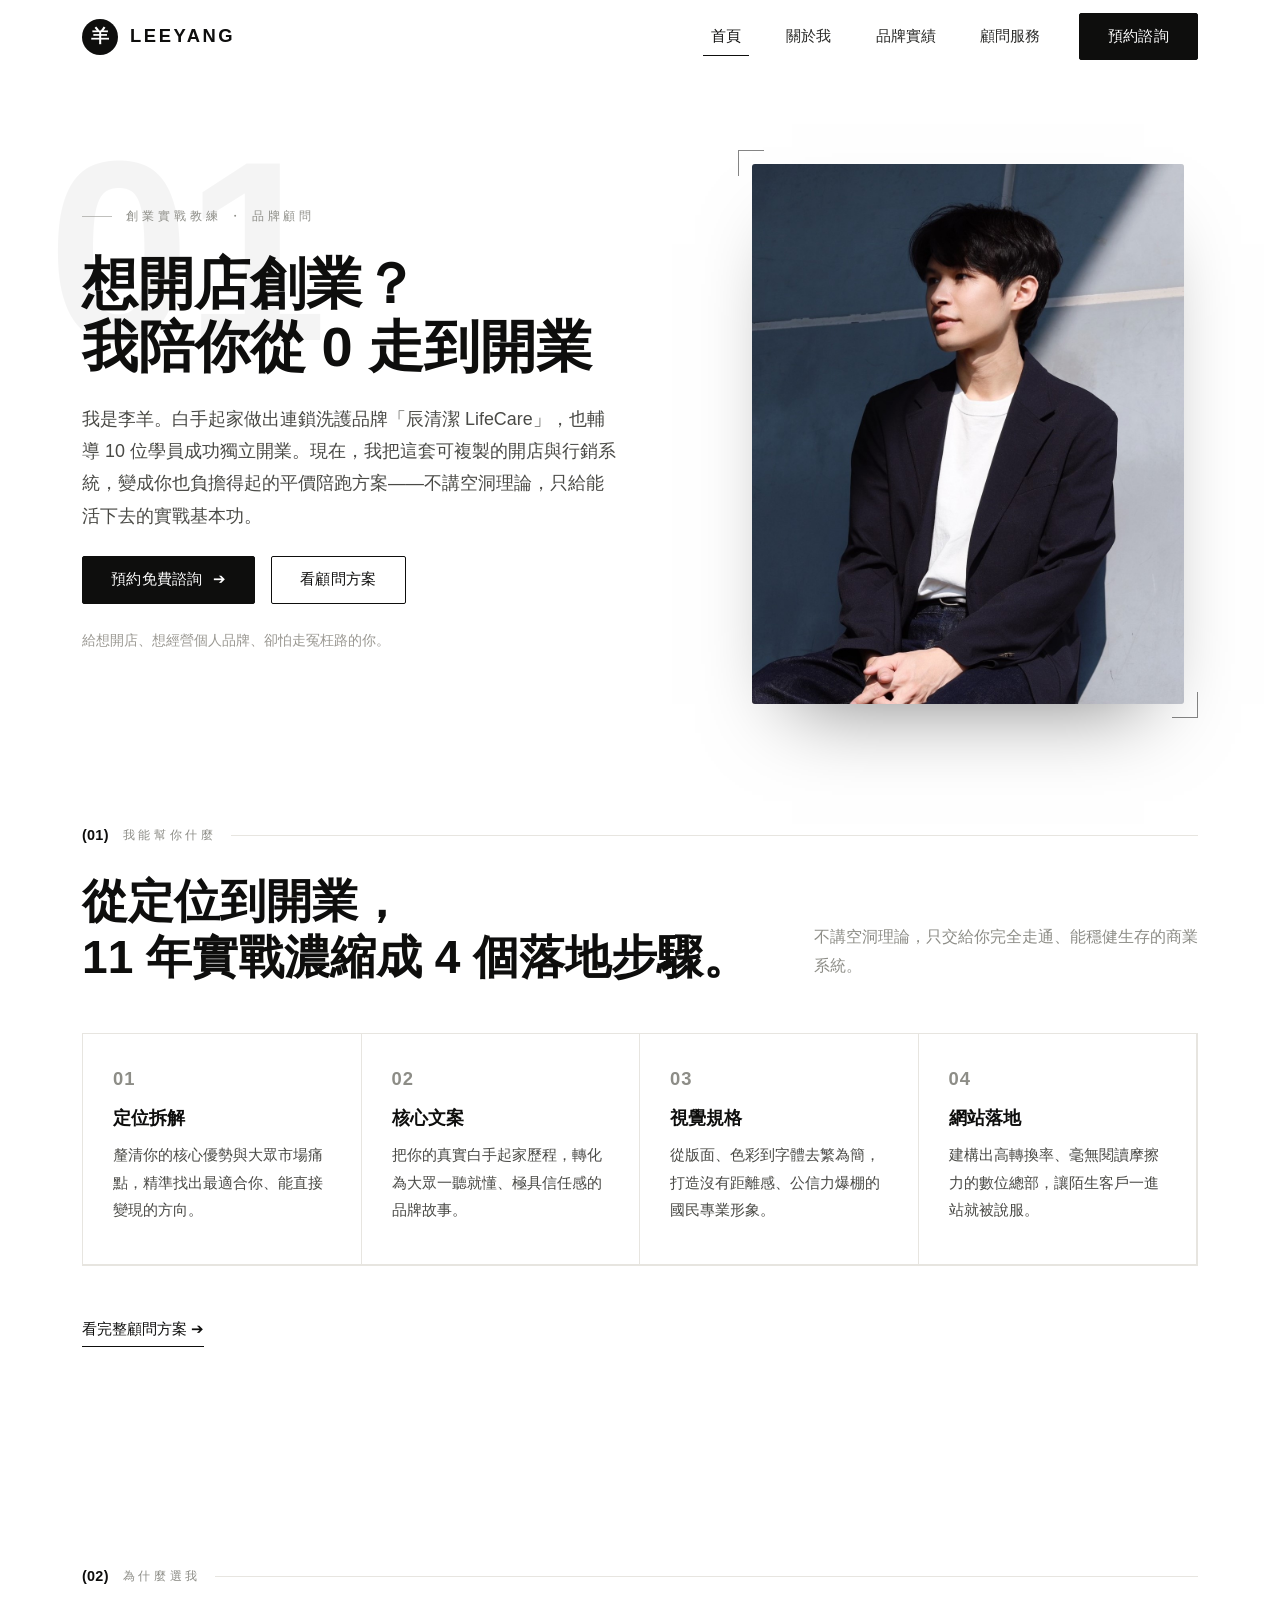
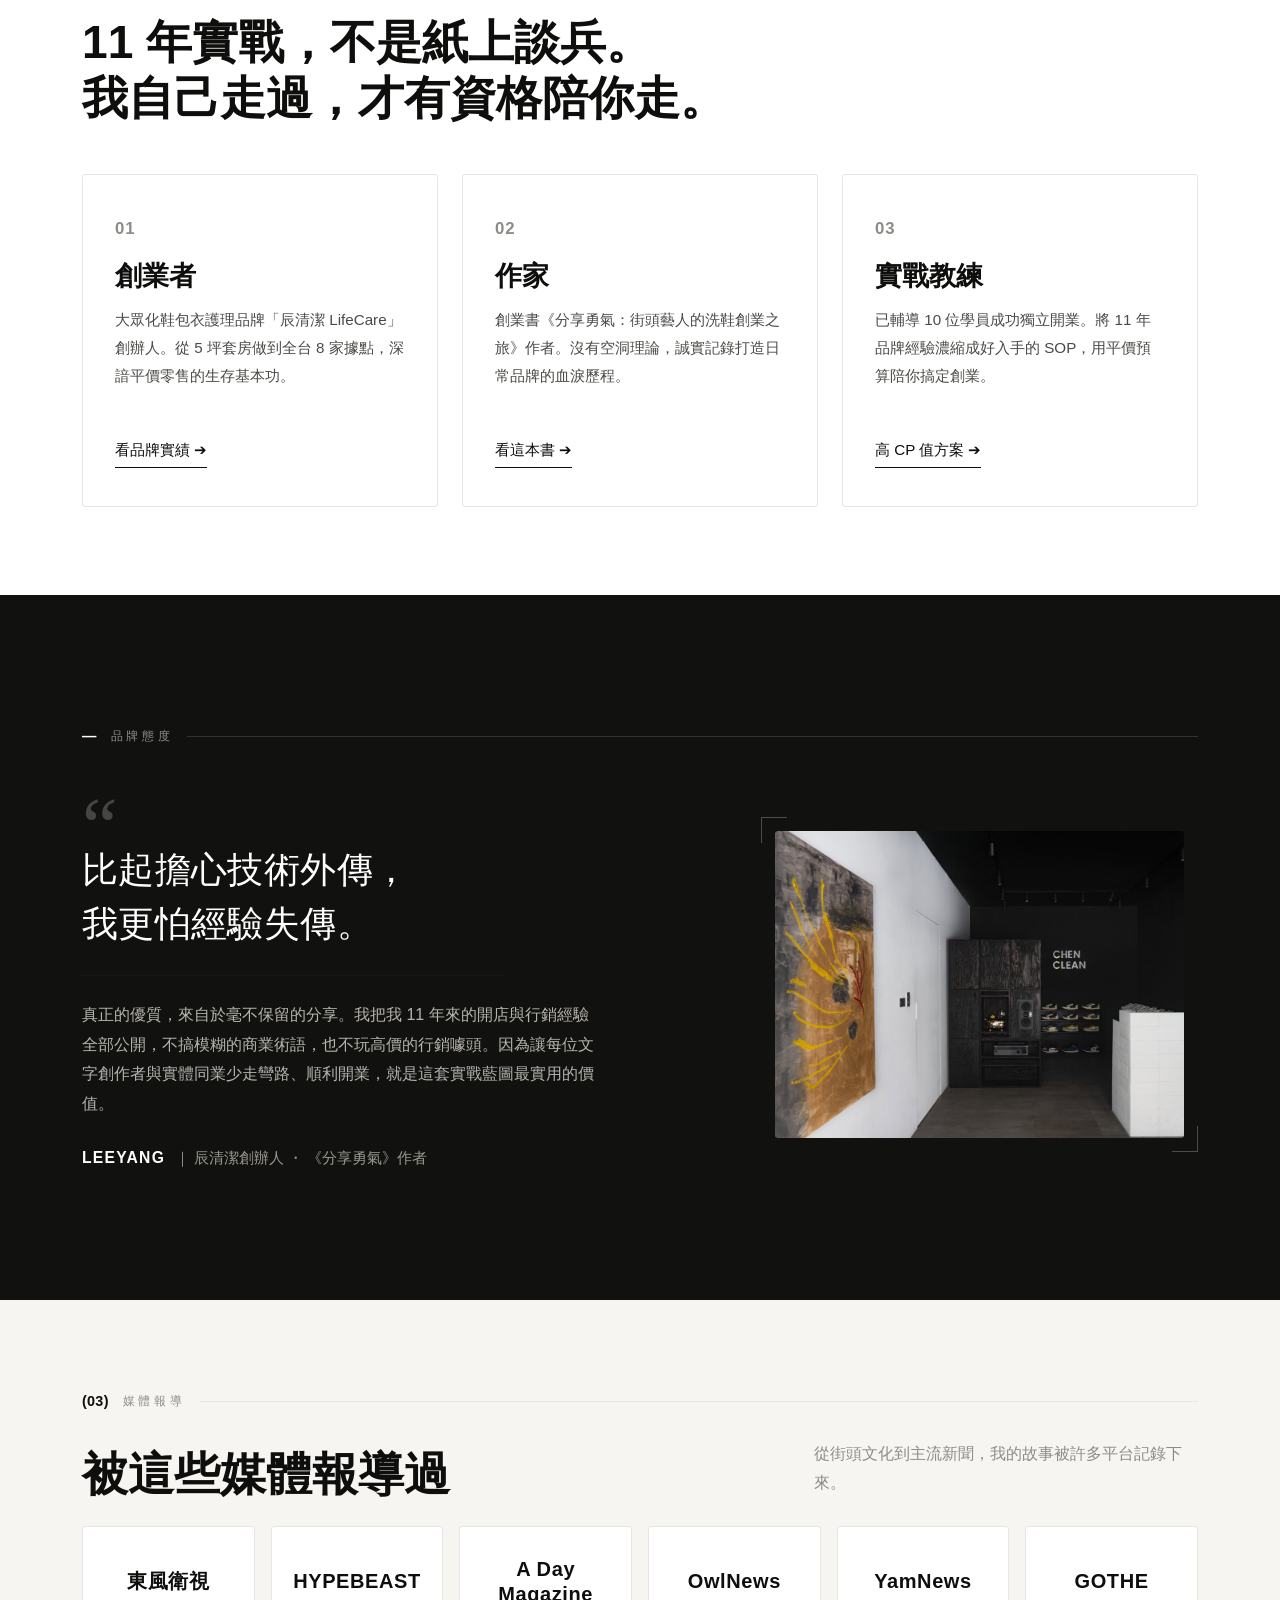
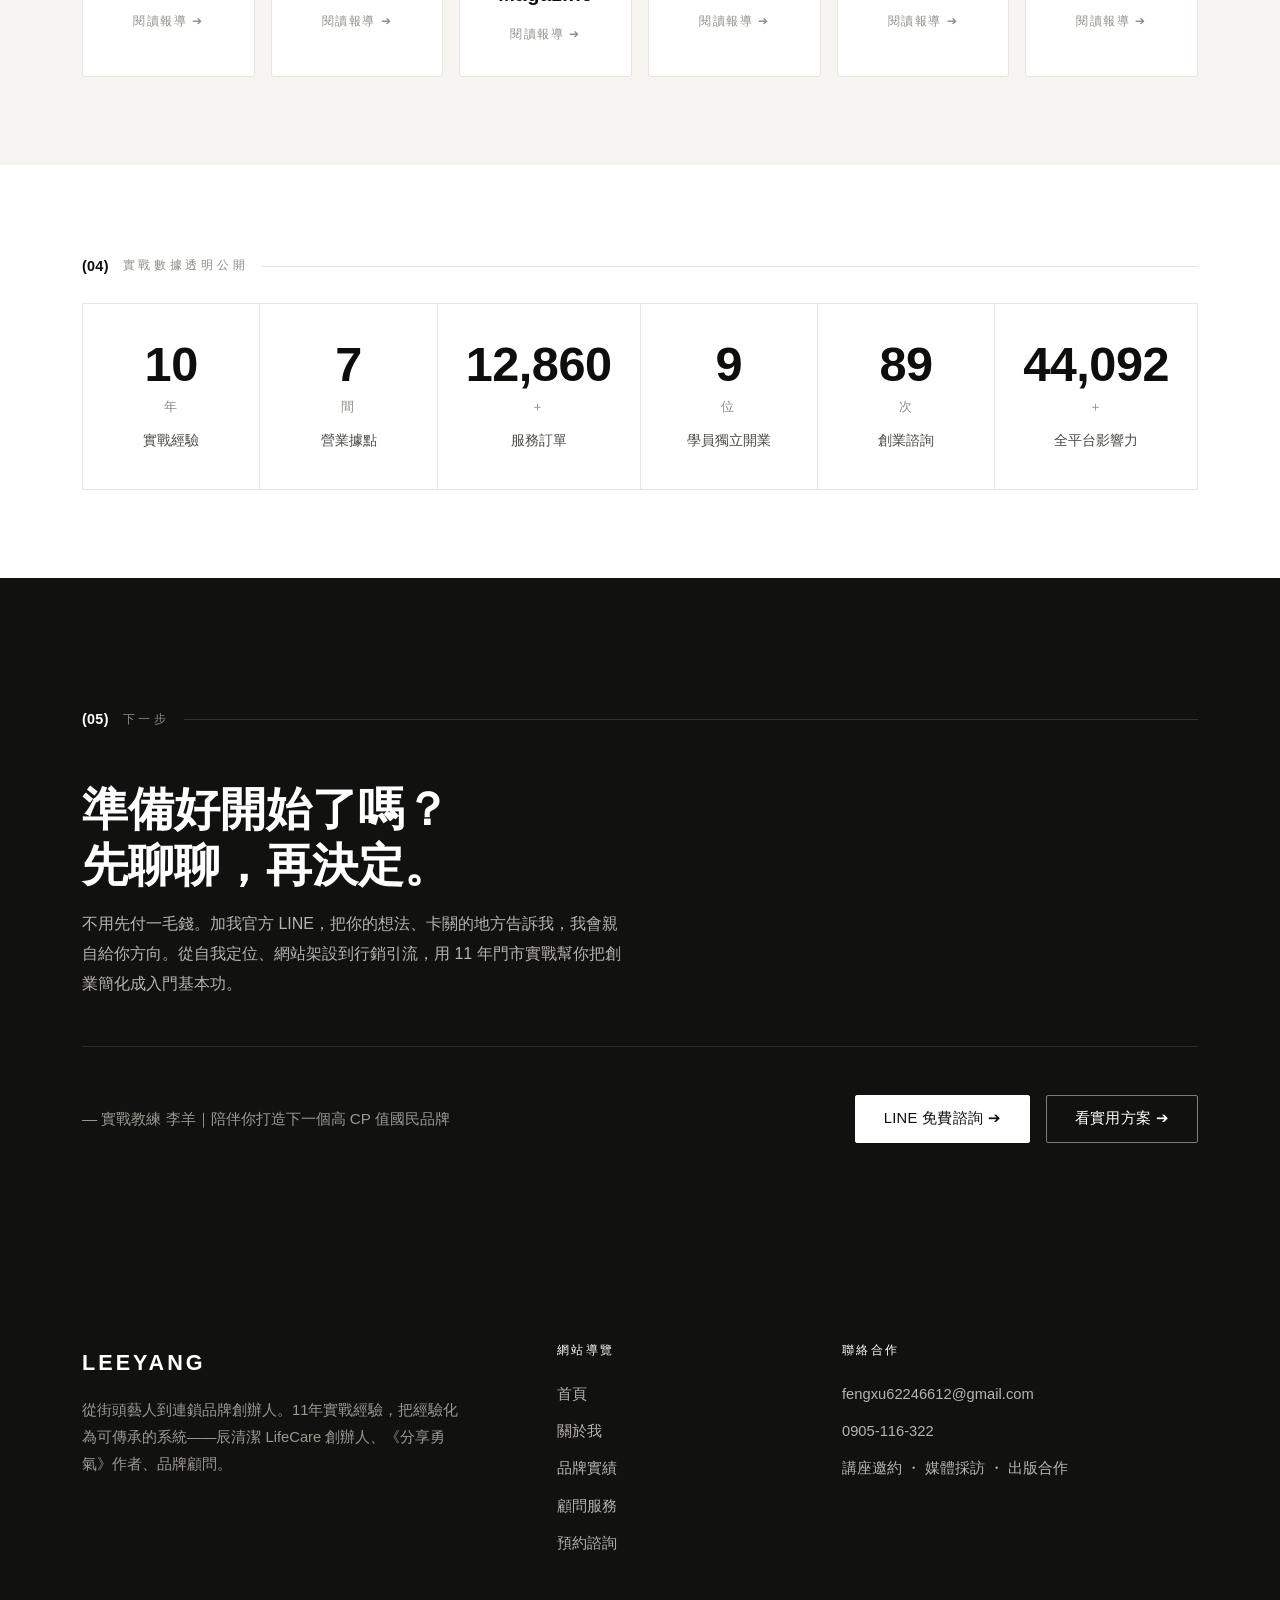
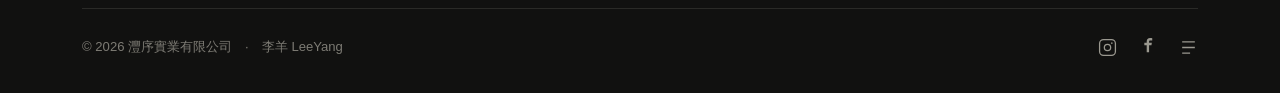
==== commit 71d5327b: "Add files via upload" ====
--- a/index.html
+++ b/index.html
@@ -13,15 +13,19 @@
   gtag('config', 'G-S8NCNM5NHK');
 </script>
 <title>李羊 LeeYang｜創業實戰教練・品牌顧問｜陪你從 0 到開業</title>
+<meta property="og:type" content="website">
+<meta property="og:title" content="李羊 LeeYang｜創業實戰教練・品牌顧問">
+<meta property="og:description" content="想開店創業？11 年連鎖品牌實戰教練，陪你從 0 到開業——把開店與行銷系統化成可複製的平價陪跑方案。">
+<meta property="og:image" content="https://leeyang0304.github.io/leeyang/assets/img/portrait.jpg">
+<meta property="og:url" content="https://leeyang0304.github.io/leeyang/">
+<meta name="twitter:card" content="summary_large_image">
 <meta name="description" content="想開店創業？11 年連鎖品牌實戰教練李羊，把開店與行銷系統化成可複製的平價陪跑方案，從定位、文案、視覺到網站，陪你從 0 到順利開業。">
 <link rel="preconnect" href="https://fonts.googleapis.com">
 <link rel="preconnect" href="https://fonts.gstatic.com" crossorigin>
 <link href="https://fonts.googleapis.com/css2?family=Cormorant+Garamond:ital,wght@0,500;0,600;1,500;1,600&family=Noto+Sans+TC:wght@300;400;500;700;900&family=Noto+Serif+TC:wght@600;700&display=swap" rel="stylesheet">
 <link href="https://cdn.jsdelivr.net/npm/bootstrap@5.3.3/dist/css/bootstrap.min.css" rel="stylesheet">
-<link rel="icon" type="image/svg+xml" href="assets/img/favicon.svg">
-<link rel="icon" type="image/png" sizes="32x32" href="assets/img/favicon-32.png">
-<link rel="icon" type="image/png" sizes="16x16" href="assets/img/favicon-16.png">
-<link rel="apple-touch-icon" sizes="180x180" href="assets/img/apple-touch-icon.png">
+<link rel="icon" type="image/png" href="[data-uri]">
+<link rel="apple-touch-icon" href="[data-uri]">
 <link rel="stylesheet" href="assets/css/styles.css">
 </head>
 <body>
